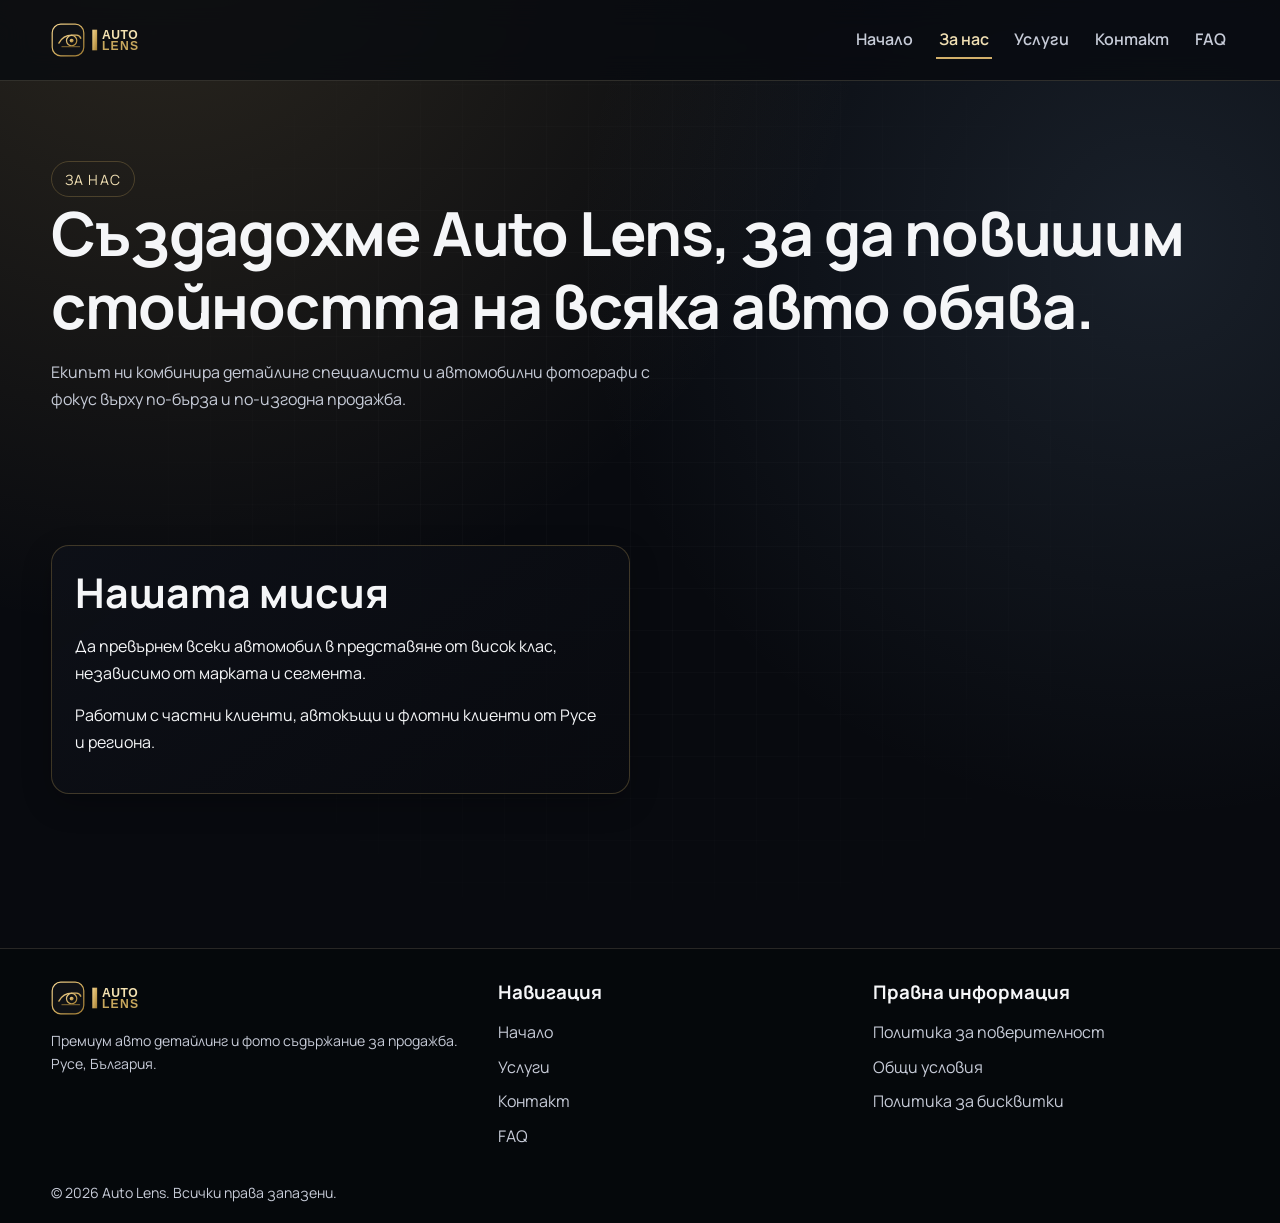
==== about.html @ b5af2f55 "Update hero section: add car background image with shining stars animation effect" ====
<!doctype html>
<html lang="bg">
<head>
  <meta charset="UTF-8">
  <meta name="viewport" content="width=device-width, initial-scale=1.0">
  <title>За Auto Lens | История, екип и подход</title>
  <meta name="description" content="Научете повече за Auto Lens, нашия екип и методология за авто детайлинг и професионална продажбена фотография.">
  <meta name="theme-color" content="#080a0f">
  <link rel="icon" type="image/svg+xml" href="assets/images/favicon.svg">
  <link rel="preconnect" href="https://fonts.googleapis.com">
  <link rel="preconnect" href="https://fonts.gstatic.com" crossorigin>
  <link href="https://fonts.googleapis.com/css2?family=Manrope:wght@400;500;600;700;800&display=swap" rel="stylesheet">
  <link rel="stylesheet" href="assets/css/styles.css">
</head>
<body>
  <a class="skip-link" href="#main-content">Към съдържанието</a>
  <header class="site-header"><div class="container navbar"><a class="brand" href="index.html" aria-label="Auto Lens начало"><img src="assets/images/logo.svg" alt="Auto Lens лого" width="170" height="34"></a><button class="nav-toggle" aria-expanded="false" aria-controls="primary-nav" aria-label="Отвори меню"><span aria-hidden="true">☰</span></button><nav aria-label="Основна навигация"><ul id="primary-nav" class="nav-links"><li><a data-nav-link href="index.html">Начало</a></li><li><a data-nav-link href="about.html">За нас</a></li><li><a data-nav-link href="services.html">Услуги</a></li><li><a data-nav-link href="contact.html">Контакт</a></li><li><a data-nav-link href="faq.html">FAQ</a></li></ul></nav></div></header>
  <main id="main-content">
    <section class="page-hero"><div class="container" data-reveal><span class="eyebrow">За нас</span><h1>Създадохме Auto Lens, за да повишим стойността на всяка авто обява.</h1><p class="lead">Екипът ни комбинира детайлинг специалисти и автомобилни фотографи с фокус върху по-бърза и по-изгодна продажба.</p></div></section>
    <section class="section"><div class="container grid" style="grid-template-columns:1fr 1fr;align-items:center;gap:1.2rem"><figure class="hero-media" data-reveal><img src="https://images.unsplash.com/photo-1492144534655-ae79c964c9d7?auto=format&fit=crop&w=1400&q=80" width="1400" height="900" loading="lazy" decoding="async" alt="Екип подготвя автомобил за снимки"></figure><article class="card" data-reveal><h2>Нашата мисия</h2><p>Да превърнем всеки автомобил в представяне от висок клас, независимо от марката и сегмента.</p><p>Работим с частни клиенти, автокъщи и флотни клиенти от Русе и региона.</p></article></div></section>
  </main>
  <footer class="footer"><div class="container footer-grid"><div><img src="assets/images/logo.svg" alt="Auto Lens" width="170" height="34"><p class="small">Премиум авто детайлинг и фото съдържание за продажба. Русе, България.</p></div><div><h3>Навигация</h3><ul class="footer-links"><li><a href="index.html">Начало</a></li><li><a href="services.html">Услуги</a></li><li><a href="contact.html">Контакт</a></li><li><a href="faq.html">FAQ</a></li></ul></div><div><h3>Правна информация</h3><ul class="legal-links"><li><a href="privacy.html">Политика за поверителност</a></li><li><a href="terms.html">Общи условия</a></li><li><a href="cookies.html">Политика за бисквитки</a></li></ul></div></div><div class="container small" style="padding-bottom:1.2rem">© 2026 Auto Lens. Всички права запазени.</div></footer>
  <script src="assets/js/main.js" defer></script>
</body>
</html>
---- assets/css/styles.css ----
:root {
  --bg: #080a0f;
  --bg-elevated: #11141b;
  --bg-glass: rgba(20, 24, 33, 0.55);
  --surface-border: rgba(199, 167, 93, 0.28);
  --text: #f5f6f8;
  --text-soft: #c7ccd8;
  --gold: #d2b06b;
  --gold-soft: #f0dfb3;
  --success: #81d4a2;
  --danger: #ff7b7b;
  --shadow: 0 20px 50px rgba(0, 0, 0, 0.4);
  --radius: 18px;
  --radius-sm: 12px;
  --container: min(1200px, 92vw);
  --section-space: clamp(3.2rem, 6vw, 6rem);
  --transition: 260ms cubic-bezier(0.2, 0.8, 0.2, 1);
}

* {
  box-sizing: border-box;
}

html {
  scroll-behavior: smooth;
}

body {
  margin: 0;
  font-family: "Manrope", "Inter", "Poppins", "Segoe UI", "Helvetica Neue", Arial, sans-serif;
  background:
    radial-gradient(circle at 12% -8%, rgba(210, 176, 107, 0.18), transparent 42%),
    radial-gradient(circle at 90% 20%, rgba(114, 147, 182, 0.16), transparent 38%),
    var(--bg);
  color: var(--text);
  line-height: 1.65;
  opacity: 0;
  transition: opacity 380ms ease;
}

body.page-ready {
  opacity: 1;
}

body::before {
  content: "";
  position: fixed;
  inset: 0;
  pointer-events: none;
  background-image: linear-gradient(rgba(255, 255, 255, 0.02) 1px, transparent 1px),
    linear-gradient(90deg, rgba(255, 255, 255, 0.02) 1px, transparent 1px);
  background-size: 42px 42px;
  mask-image: radial-gradient(circle at center, black 30%, transparent 75%);
  z-index: -1;
}

img {
  max-width: 100%;
  display: block;
}

a {
  color: inherit;
  text-decoration: none;
}

.container {
  width: var(--container);
  margin-inline: auto;
}

.skip-link {
  position: absolute;
  top: -50px;
  left: 8px;
  background: #000;
  color: #fff;
  padding: 8px 12px;
  border-radius: 8px;
  z-index: 1000;
}

.skip-link:focus {
  top: 8px;
}

.site-header {
  position: sticky;
  top: 0;
  z-index: 50;
  backdrop-filter: blur(14px);
  background: rgba(8, 10, 15, 0.8);
  border-bottom: 1px solid rgba(240, 223, 179, 0.16);
}

.navbar {
  min-height: 80px;
  display: flex;
  justify-content: space-between;
  align-items: center;
  gap: 1rem;
}

.brand {
  display: inline-flex;
  align-items: center;
  gap: 0.7rem;
  font-weight: 700;
  letter-spacing: 0.04em;
}

.brand img {
  width: 170px;
  height: auto;
}

.nav-toggle {
  display: none;
  width: 46px;
  height: 46px;
  border: 1px solid var(--surface-border);
  background: rgba(17, 20, 27, 0.8);
  border-radius: 10px;
  color: var(--gold-soft);
  cursor: pointer;
}

.nav-links {
  list-style: none;
  display: flex;
  align-items: center;
  gap: 1.2rem;
  margin: 0;
  padding: 0;
}

.nav-links a {
  color: var(--text-soft);
  font-weight: 600;
  padding: 0.4rem 0.2rem;
  border-bottom: 2px solid transparent;
  transition: color var(--transition), border-color var(--transition);
}

.nav-links a:hover,
.nav-links a:focus-visible,
.nav-links a.active {
  color: var(--gold-soft);
  border-color: var(--gold);
}

.btn {
  border: 1px solid transparent;
  border-radius: 999px;
  padding: 0.78rem 1.4rem;
  font-weight: 700;
  cursor: pointer;
  transition: transform var(--transition), background var(--transition), border-color var(--transition);
}

.btn:hover,
.btn:focus-visible {
  transform: translateY(-2px);
}

.btn-primary {
  background: linear-gradient(120deg, #9f7b32, #d7ba7a);
  color: #1a1306;
}

.btn-secondary {
  border-color: var(--surface-border);
  background: rgba(10, 12, 17, 0.6);
  color: var(--gold-soft);
}

.hero {
  position: relative;
  padding: clamp(4rem, 8vw, 7rem) 0 clamp(2.5rem, 6vw, 5rem);
  background-image: 
    linear-gradient(135deg, rgba(8, 10, 15, 0.75), rgba(8, 10, 15, 0.85)),
    url('https://images.unsplash.com/photo-1549924231-f129b911e442?auto=format&fit=crop&w=1600&q=80');
  background-size: cover;
  background-position: center;
  background-attachment: fixed;
  overflow: hidden;
}

.hero-stars {
  position: absolute;
  inset: 0;
  pointer-events: none;
  z-index: 1;
}

.star {
  position: absolute;
  width: 3px;
  height: 3px;
  background: radial-gradient(circle, rgba(240, 223, 179, 0.8), rgba(240, 223, 179, 0));
  border-radius: 50%;
  box-shadow: 
    0 0 8px 1px rgba(240, 223, 179, 0.6),
    0 0 16px 2px rgba(240, 223, 179, 0.3);
  left: var(--x);
  top: var(--y);
  animation: twinkle 3s ease-in-out infinite;
  animation-delay: var(--delay);
}

@keyframes twinkle {
  0%, 100% {
    opacity: 0.3;
    box-shadow: 
      0 0 8px 1px rgba(240, 223, 179, 0.4),
      0 0 16px 2px rgba(240, 223, 179, 0.1);
  }
  50% {
    opacity: 1;
    box-shadow: 
      0 0 14px 2px rgba(240, 223, 179, 1),
      0 0 28px 4px rgba(240, 223, 179, 0.6);
  }
}

.hero-grid {
  display: grid;
  grid-template-columns: 1fr;
  gap: clamp(1.4rem, 3vw, 2.5rem);
  align-items: center;
  position: relative;
  z-index: 2;
}

.eyebrow {
  display: inline-flex;
  gap: 0.5rem;
  align-items: center;
  padding: 0.35rem 0.8rem;
  border: 1px solid var(--surface-border);
  border-radius: 999px;
  color: var(--gold-soft);
  font-size: 0.88rem;
  letter-spacing: 0.08em;
  text-transform: uppercase;
}

h1,
h2,
h3 {
  line-height: 1.2;
  margin: 0 0 1rem;
}

h1 {
  font-size: clamp(2rem, 5vw, 3.8rem);
  letter-spacing: -0.02em;
}

h2 {
  font-size: clamp(1.6rem, 3.2vw, 2.7rem);
}

.lead {
  color: var(--text-soft);
  max-width: 60ch;
  margin-bottom: 1.5rem;
}

.hero-media {
  display: none;
}

.hero-media img {
  width: 100%;
  height: 100%;
  object-fit: cover;
  min-height: 420px;
}

.section {
  padding: var(--section-space) 0;
}

.section-title {
  margin-bottom: 0.8rem;
}

.section-intro {
  color: var(--text-soft);
  max-width: 65ch;
}

.grid {
  display: grid;
  gap: 1.1rem;
}

.grid-3 {
  grid-template-columns: repeat(3, minmax(0, 1fr));
}

.card {
  border: 1px solid var(--surface-border);
  background: linear-gradient(145deg, rgba(14, 17, 24, 0.88), rgba(9, 11, 16, 0.82));
  border-radius: var(--radius);
  padding: 1.4rem;
  box-shadow: 0 10px 30px rgba(0, 0, 0, 0.24);
}

.card h3 {
  margin-bottom: 0.4rem;
}

.quick-contact {
  display: grid;
  gap: 0.8rem;
}

.quick-contact-item {
  display: block;
  transition: border-color var(--transition), transform var(--transition), background var(--transition);
}

.quick-contact-item:hover,
.quick-contact-item:focus-visible {
  border-color: rgba(240, 223, 179, 0.44);
  transform: translateY(-2px);
}

.icon-wrap {
  width: 42px;
  height: 42px;
  border-radius: 10px;
  display: inline-flex;
  align-items: center;
  justify-content: center;
  color: var(--gold-soft);
  background: rgba(210, 176, 107, 0.12);
  border: 1px solid var(--surface-border);
  margin-bottom: 0.8rem;
}

.icon-wrap svg {
  width: 22px;
  height: 22px;
}

.stats {
  grid-template-columns: repeat(4, minmax(0, 1fr));
}

.stat-item {
  text-align: center;
  padding: 1rem;
}

.stat-item strong {
  display: block;
  font-size: clamp(1.5rem, 2.8vw, 2.4rem);
  color: var(--gold-soft);
}

.stat-item span {
  color: var(--text-soft);
}

.process {
  counter-reset: steps;
}

.process .card h3::before {
  counter-increment: steps;
  content: "0" counter(steps) " ";
  color: var(--gold-soft);
  font-weight: 800;
}

.gallery-grid {
  display: grid;
  grid-template-columns: repeat(4, minmax(0, 1fr));
  gap: 1rem;
}

.gallery-item {
  padding: 0.4rem;
}

.gallery-item.is-hidden {
  display: none;
}

.gallery-open {
  width: 100%;
  border: 0;
  background: transparent;
  cursor: pointer;
  border-radius: var(--radius-sm);
  overflow: hidden;
  padding: 0;
}

.gallery-open img {
  width: 100%;
  aspect-ratio: 4 / 3;
  object-fit: cover;
  transition: transform var(--transition), filter var(--transition);
}

.gallery-open:hover img,
.gallery-open:focus-visible img {
  transform: scale(1.03);
  filter: brightness(1.08);
}

.lightbox {
  position: fixed;
  inset: 0;
  z-index: 120;
  display: grid;
  place-items: center;
  padding: 1rem;
  background: rgba(4, 6, 10, 0.9);
  opacity: 0;
  pointer-events: none;
  transition: opacity 200ms ease;
}

.lightbox.open {
  opacity: 1;
  pointer-events: auto;
}

.lightbox img {
  width: min(1100px, 94vw);
  max-height: 78vh;
  object-fit: contain;
  border-radius: var(--radius-sm);
  border: 1px solid rgba(240, 223, 179, 0.38);
}

.lightbox-caption {
  margin-top: 0.7rem;
  color: var(--gold-soft);
  text-align: center;
}

.lightbox-close {
  position: absolute;
  top: 14px;
  right: 16px;
  border: 1px solid rgba(240, 223, 179, 0.35);
  width: 44px;
  height: 44px;
  border-radius: 50%;
  background: rgba(7, 9, 14, 0.92);
  color: var(--gold-soft);
  font-size: 1.4rem;
  cursor: pointer;
}

.cta {
  padding: var(--section-space) 0;
}

.cta-box {
  display: grid;
  gap: 1rem;
  grid-template-columns: 1fr auto;
  align-items: center;
  padding: clamp(1.4rem, 2.5vw, 2rem);
  border-radius: var(--radius);
  border: 1px solid var(--surface-border);
  background: linear-gradient(110deg, rgba(210, 176, 107, 0.16), rgba(15, 18, 25, 0.9));
}

.forms {
  display: grid;
  gap: 0.9rem;
}

label {
  font-weight: 600;
}

input,
select,
textarea {
  width: 100%;
  border: 1px solid rgba(214, 193, 148, 0.24);
  background: rgba(7, 9, 14, 0.8);
  color: var(--text);
  border-radius: 10px;
  padding: 0.78rem 0.92rem;
  font: inherit;
}

input:focus-visible,
select:focus-visible,
textarea:focus-visible {
  outline: 2px solid rgba(240, 223, 179, 0.5);
  outline-offset: 2px;
}

.field-error {
  font-size: 0.88rem;
  color: var(--danger);
  min-height: 1.2em;
}

.form-status {
  border-radius: 10px;
  padding: 0.7rem 0.85rem;
  display: none;
}

.form-status.success {
  display: block;
  color: #e9f8ef;
  background: rgba(129, 212, 162, 0.2);
  border: 1px solid rgba(129, 212, 162, 0.4);
}

.form-status.error {
  display: block;
  color: #ffe7e7;
  background: rgba(255, 123, 123, 0.2);
  border: 1px solid rgba(255, 123, 123, 0.4);
}

.accordion {
  display: grid;
  gap: 0.8rem;
}

.accordion details {
  border: 1px solid var(--surface-border);
  border-radius: var(--radius-sm);
  background: rgba(15, 18, 25, 0.76);
  padding: 0.8rem 1rem;
}

.accordion summary {
  cursor: pointer;
  font-weight: 700;
  color: var(--gold-soft);
}

.accordion p {
  margin-bottom: 0.4rem;
}

.page-hero {
  padding: clamp(3rem, 8vw, 5rem) 0 2rem;
}

.page-hero h1 {
  margin-bottom: 0.7rem;
}

.table-wrap {
  overflow-x: auto;
}

table {
  width: 100%;
  border-collapse: collapse;
  margin-top: 1rem;
}

th,
td {
  text-align: left;
  padding: 0.75rem;
  border-bottom: 1px solid rgba(214, 193, 148, 0.22);
}

th {
  color: var(--gold-soft);
}

.footer {
  margin-top: var(--section-space);
  border-top: 1px solid rgba(240, 223, 179, 0.15);
  background: rgba(6, 8, 12, 0.9);
}

.footer-grid {
  display: grid;
  grid-template-columns: 1.2fr 1fr 1fr;
  gap: 1.2rem;
  padding: 2rem 0;
}

.footer-links,
.legal-links {
  list-style: none;
  margin: 0;
  padding: 0;
  display: grid;
  gap: 0.5rem;
}

.footer a {
  color: var(--text-soft);
}

.footer a:hover,
.footer a:focus-visible {
  color: var(--gold-soft);
}

.newsletter {
  display: flex;
  gap: 0.6rem;
  flex-wrap: wrap;
}

.newsletter input {
  flex: 1 1 220px;
}

.small {
  color: var(--text-soft);
  font-size: 0.88rem;
}

.reveal {
  opacity: 0;
  transform: translateY(24px);
  transition: opacity 620ms ease, transform 620ms ease;
}

.reveal.visible {
  opacity: 1;
  transform: translateY(0);
}

@media (max-width: 980px) {
  .hero-grid,
  .cta-box,
  .footer-grid,
  .grid-3,
  .gallery-grid,
  .stats {
    grid-template-columns: 1fr;
  }

  .hero {
    background-attachment: scroll;
  }

  .hero-media img {
    min-height: 320px;
  }

  .nav-toggle {
    display: inline-flex;
    align-items: center;
    justify-content: center;
  }

  .nav-links {
    position: absolute;
    right: 4vw;
    top: 72px;
    width: min(300px, 92vw);
    padding: 1rem;
    border-radius: 12px;
    border: 1px solid var(--surface-border);
    background: rgba(7, 10, 14, 0.96);
    flex-direction: column;
    align-items: flex-start;
    transform: scale(0.98);
    opacity: 0;
    pointer-events: none;
    transition: opacity var(--transition), transform var(--transition);
  }

  .nav-links.open {
    opacity: 1;
    transform: scale(1);
    pointer-events: auto;
  }
}

@media (prefers-reduced-motion: reduce) {
  *,
  *::before,
  *::after {
    animation: none !important;
    transition: none !important;
    scroll-behavior: auto !important;
  }

  .reveal,
  .reveal.visible {
    opacity: 1;
    transform: none;
  }
}
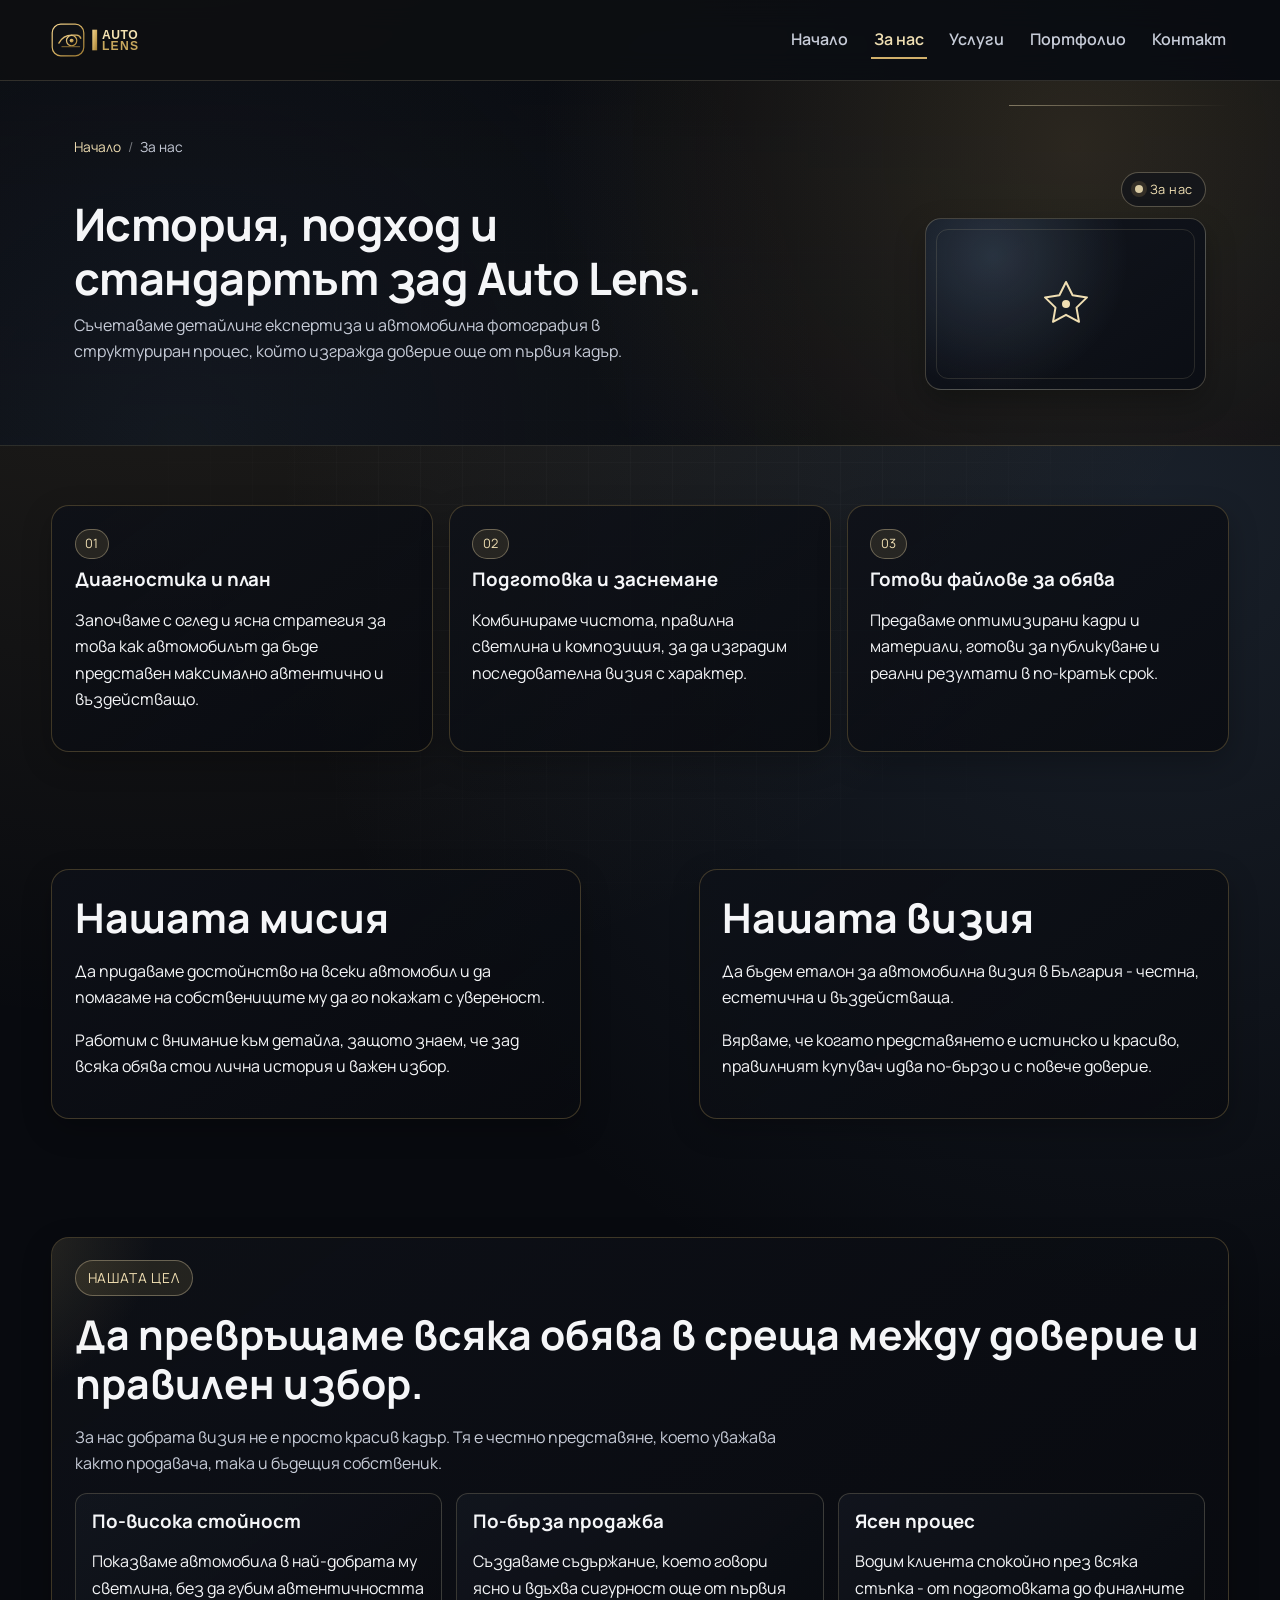
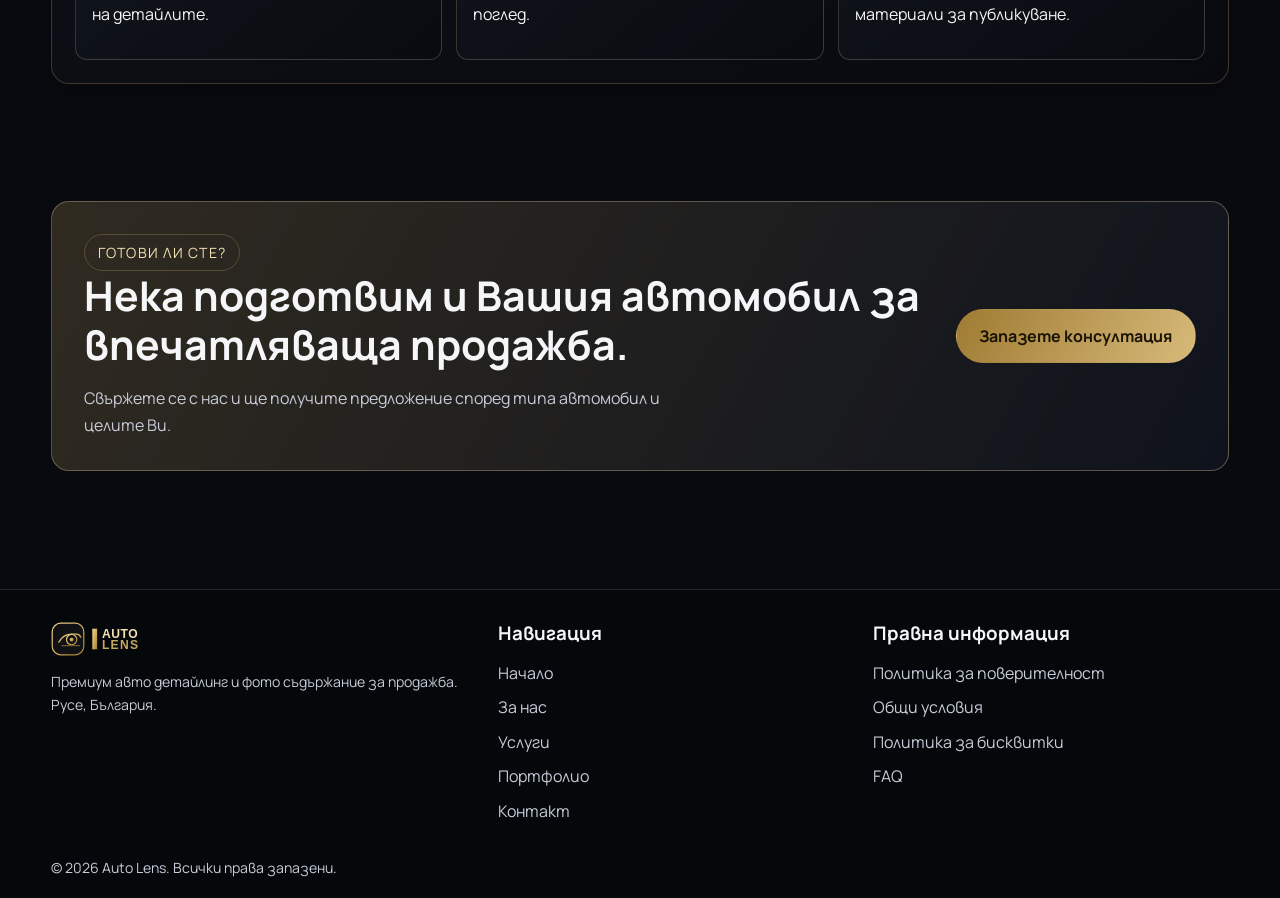
==== commit a5d1ec34: "Refine UI/UX across pages, spacing, responsive fixes, and preloader" ====
--- a/about.html
+++ b/about.html
@@ -14,12 +14,106 @@
 </head>
 <body>
   <a class="skip-link" href="#main-content">Към съдържанието</a>
-  <header class="site-header"><div class="container navbar"><a class="brand" href="index.html" aria-label="Auto Lens начало"><img src="assets/images/logo.svg" alt="Auto Lens лого" width="170" height="34"></a><button class="nav-toggle" aria-expanded="false" aria-controls="primary-nav" aria-label="Отвори меню"><span aria-hidden="true">☰</span></button><nav aria-label="Основна навигация"><ul id="primary-nav" class="nav-links"><li><a data-nav-link href="index.html">Начало</a></li><li><a data-nav-link href="about.html">За нас</a></li><li><a data-nav-link href="services.html">Услуги</a></li><li><a data-nav-link href="contact.html">Контакт</a></li><li><a data-nav-link href="faq.html">FAQ</a></li></ul></nav></div></header>
+  <header class="site-header"><div class="container navbar"><a class="brand" href="index.html" aria-label="Auto Lens начало"><img src="assets/images/logo.svg" alt="Auto Lens лого" width="170" height="34"></a><button class="nav-toggle" aria-expanded="false" aria-controls="primary-nav" aria-label="Отвори меню"><span aria-hidden="true">☰</span></button><nav aria-label="Основна навигация"><ul id="primary-nav" class="nav-links"><li><a data-nav-link href="index.html">Начало</a></li><li><a data-nav-link href="about.html">За нас</a></li><li><a data-nav-link href="services.html">Услуги</a></li><li><a data-nav-link href="portfolio.html">Портфолио</a></li><li><a data-nav-link href="contact.html">Контакт</a></li></ul></nav></div></header>
+
   <main id="main-content">
-    <section class="page-hero"><div class="container" data-reveal><span class="eyebrow">За нас</span><h1>Създадохме Auto Lens, за да повишим стойността на всяка авто обява.</h1><p class="lead">Екипът ни комбинира детайлинг специалисти и автомобилни фотографи с фокус върху по-бърза и по-изгодна продажба.</p></div></section>
-    <section class="section"><div class="container grid" style="grid-template-columns:1fr 1fr;align-items:center;gap:1.2rem"><figure class="hero-media" data-reveal><img src="https://images.unsplash.com/photo-1492144534655-ae79c964c9d7?auto=format&fit=crop&w=1400&q=80" width="1400" height="900" loading="lazy" decoding="async" alt="Екип подготвя автомобил за снимки"></figure><article class="card" data-reveal><h2>Нашата мисия</h2><p>Да превърнем всеки автомобил в представяне от висок клас, независимо от марката и сегмента.</p><p>Работим с частни клиенти, автокъщи и флотни клиенти от Русе и региона.</p></article></div></section>
+    <section class="inner-page-header" data-page="about">
+      <div class="container" data-reveal>
+        <nav class="breadcrumb" aria-label="Навигационна пътека">
+          <a href="index.html">Начало</a>
+          <span class="sep">/</span>
+          <span aria-current="page">За нас</span>
+        </nav>
+        <div class="inner-header-grid">
+          <div class="inner-header-main">
+            <h1 class="inner-page-title">История, подход и стандартът зад Auto Lens.</h1>
+            <p class="inner-page-subtitle">Съчетаваме детайлинг експертиза и автомобилна фотография в структуриран процес, който изгражда доверие още от първия кадър.</p>
+          </div>
+          <div class="inner-header-aside" aria-hidden="true">
+            <span class="inner-header-chip">За нас</span>
+            <div class="inner-header-visual">
+              <svg class="inner-header-icon" viewBox="0 0 64 64" fill="none">
+                <path d="M32 10l6.6 13.3L53 25.4l-10.5 10.2 2.5 14.2L32 42.8l-13 7 2.5-14.2L11 25.4l14.4-2.1L32 10Z" stroke="currentColor" stroke-width="2" stroke-linejoin="round"/>
+                <circle cx="32" cy="32" r="4" fill="currentColor"/>
+              </svg>
+            </div>
+          </div>
+        </div>
+      </div>
+    </section>
+
+    <section class="section">
+      <div class="container story-timeline">
+        <article class="timeline-item card" data-reveal>
+          <span class="timeline-step">01</span>
+          <h3>Диагностика и план</h3>
+          <p>Започваме с оглед и ясна стратегия за това как автомобилът да бъде представен максимално автентично и въздействащо.</p>
+        </article>
+        <article class="timeline-item card" data-reveal>
+          <span class="timeline-step">02</span>
+          <h3>Подготовка и заснемане</h3>
+          <p>Комбинираме чистота, правилна светлина и композиция, за да изградим последователна визия с характер.</p>
+        </article>
+        <article class="timeline-item card" data-reveal>
+          <span class="timeline-step">03</span>
+          <h3>Готови файлове за обява</h3>
+          <p>Предаваме оптимизирани кадри и материали, готови за публикуване и реални резултати в по-кратък срок.</p>
+        </article>
+      </div>
+    </section>
+
+    <section class="section">
+      <div class="container mission-vision-grid" data-reveal>
+        <article class="card">
+          <h2>Нашата мисия</h2>
+          <p>Да придаваме достойнство на всеки автомобил и да помагаме на собствениците му да го покажат с увереност.</p>
+          <p>Работим с внимание към детайла, защото знаем, че зад всяка обява стои лична история и важен избор.</p>
+        </article>
+        <article class="card">
+          <h2>Нашата визия</h2>
+          <p>Да бъдем еталон за автомобилна визия в България - честна, естетична и въздействаща.</p>
+          <p>Вярваме, че когато представянето е истинско и красиво, правилният купувач идва по-бързо и с повече доверие.</p>
+        </article>
+      </div>
+    </section>
+
+    <section class="section">
+      <div class="container card goal-section" data-reveal>
+        <span class="goal-badge">Нашата цел</span>
+        <h2>Да превръщаме всяка обява в среща между доверие и правилен избор.</h2>
+        <p class="goal-intro">За нас добрата визия не е просто красив кадър. Тя е честно представяне, което уважава както продавача, така и бъдещия собственик.</p>
+        <div class="goal-grid">
+          <article>
+            <h3>По-висока стойност</h3>
+            <p>Показваме автомобила в най-добрата му светлина, без да губим автентичността на детайлите.</p>
+          </article>
+          <article>
+            <h3>По-бърза продажба</h3>
+            <p>Създаваме съдържание, което говори ясно и вдъхва сигурност още от първия поглед.</p>
+          </article>
+          <article>
+            <h3>Ясен процес</h3>
+            <p>Водим клиента спокойно през всяка стъпка - от подготовката до финалните материали за публикуване.</p>
+          </article>
+        </div>
+      </div>
+    </section>
+
+    <section class="cta">
+      <div class="container">
+        <div class="cta-box about-cta" data-reveal>
+          <div>
+            <span class="eyebrow">Готови ли сте?</span>
+            <h2>Нека подготвим и Вашия автомобил за впечатляваща продажба.</h2>
+            <p class="lead" style="margin-bottom:0">Свържете се с нас и ще получите предложение според типа автомобил и целите Ви.</p>
+          </div>
+          <a class="btn btn-primary" href="contact.html">Запазете консултация</a>
+        </div>
+      </div>
+    </section>
   </main>
-  <footer class="footer"><div class="container footer-grid"><div><img src="assets/images/logo.svg" alt="Auto Lens" width="170" height="34"><p class="small">Премиум авто детайлинг и фото съдържание за продажба. Русе, България.</p></div><div><h3>Навигация</h3><ul class="footer-links"><li><a href="index.html">Начало</a></li><li><a href="services.html">Услуги</a></li><li><a href="contact.html">Контакт</a></li><li><a href="faq.html">FAQ</a></li></ul></div><div><h3>Правна информация</h3><ul class="legal-links"><li><a href="privacy.html">Политика за поверителност</a></li><li><a href="terms.html">Общи условия</a></li><li><a href="cookies.html">Политика за бисквитки</a></li></ul></div></div><div class="container small" style="padding-bottom:1.2rem">© 2026 Auto Lens. Всички права запазени.</div></footer>
+
+  <footer class="footer"><div class="container footer-grid"><div><img src="assets/images/logo.svg" alt="Auto Lens" width="170" height="34"><p class="small">Премиум авто детайлинг и фото съдържание за продажба. Русе, България.</p></div><div><h3>Навигация</h3><ul class="footer-links"><li><a href="index.html">Начало</a></li><li><a href="about.html">За нас</a></li><li><a href="services.html">Услуги</a></li><li><a href="portfolio.html">Портфолио</a></li><li><a href="contact.html">Контакт</a></li></ul></div><div><h3>Правна информация</h3><ul class="legal-links"><li><a href="privacy.html">Политика за поверителност</a></li><li><a href="terms.html">Общи условия</a></li><li><a href="cookies.html">Политика за бисквитки</a></li><li><a href="faq.html">FAQ</a></li></ul></div></div><div class="container small" style="padding-bottom:1.2rem">© 2026 Auto Lens. Всички права запазени.</div></footer>
   <script src="assets/js/main.js" defer></script>
 </body>
 </html>
--- a/assets/css/styles.css
+++ b/assets/css/styles.css
@@ -7,13 +7,12 @@
   --text-soft: #c7ccd8;
   --gold: #d2b06b;
   --gold-soft: #f0dfb3;
-  --success: #81d4a2;
   --danger: #ff7b7b;
   --shadow: 0 20px 50px rgba(0, 0, 0, 0.4);
   --radius: 18px;
   --radius-sm: 12px;
   --container: min(1200px, 92vw);
-  --section-space: clamp(3.2rem, 6vw, 6rem);
+  --section-space: clamp(2.3rem, 4.6vw, 4.2rem);
   --transition: 260ms cubic-bezier(0.2, 0.8, 0.2, 1);
 }
 
@@ -54,6 +53,78 @@
   z-index: -1;
 }
 
+body.preloader-lock {
+  overflow: hidden;
+}
+
+.site-preloader {
+  position: fixed;
+  inset: 0;
+  z-index: 9999;
+  display: grid;
+  place-items: center;
+  background:
+    radial-gradient(circle at 50% 42%, rgba(210, 176, 107, 0.14), transparent 55%),
+    linear-gradient(180deg, rgba(7, 10, 15, 0.98), rgba(5, 8, 12, 0.98));
+  transition: opacity 420ms ease, visibility 420ms ease;
+}
+
+.site-preloader.is-hiding {
+  opacity: 0;
+  visibility: hidden;
+}
+
+.preloader-core {
+  position: relative;
+  width: min(280px, 78vw);
+  padding: 1.35rem 1.15rem 1rem;
+  border-radius: 18px;
+  border: 1px solid rgba(240, 223, 179, 0.25);
+  background: linear-gradient(145deg, rgba(16, 21, 30, 0.85), rgba(9, 12, 18, 0.92));
+  box-shadow: 0 20px 46px rgba(0, 0, 0, 0.5);
+  display: grid;
+  justify-items: center;
+  gap: 0.72rem;
+}
+
+.preloader-rings {
+  position: relative;
+  width: 58px;
+  height: 58px;
+}
+
+.preloader-ring {
+  position: absolute;
+  inset: 0;
+  border-radius: 50%;
+  border: 2px solid rgba(240, 223, 179, 0.2);
+  border-top-color: var(--gold-soft);
+  animation: preloaderSpin 1.05s linear infinite;
+}
+
+.preloader-ring.ring-alt {
+  inset: 8px;
+  border-width: 1.5px;
+  border-color: rgba(240, 223, 179, 0.12);
+  border-top-color: rgba(210, 176, 107, 0.9);
+  animation-direction: reverse;
+  animation-duration: 1.4s;
+}
+
+.preloader-label {
+  margin: 0;
+  color: var(--gold-soft);
+  font-size: 0.82rem;
+  letter-spacing: 0.18em;
+  text-transform: uppercase;
+}
+
+@keyframes preloaderSpin {
+  to {
+    transform: rotate(360deg);
+  }
+}
+
 img {
   max-width: 100%;
   display: block;
@@ -153,6 +224,7 @@
   border: 1px solid transparent;
   border-radius: 999px;
   padding: 0.78rem 1.4rem;
+  font: inherit;
   font-weight: 700;
   cursor: pointer;
   transition: transform var(--transition), background var(--transition), border-color var(--transition);
@@ -176,7 +248,10 @@
 
 .hero {
   position: relative;
-  padding: clamp(4rem, 8vw, 7rem) 0 clamp(2.5rem, 6vw, 5rem);
+  min-height: 90vh;
+  display: flex;
+  align-items: center;
+  padding: clamp(2rem, 4vw, 3rem) 0;
   background-image: 
     linear-gradient(135deg, rgba(8, 10, 15, 0.75), rgba(8, 10, 15, 0.85)),
     url('https://images.unsplash.com/photo-1549924231-f129b911e442?auto=format&fit=crop&w=1600&q=80');
@@ -195,31 +270,75 @@
 
 .star {
   position: absolute;
-  width: 3px;
-  height: 3px;
-  background: radial-gradient(circle, rgba(240, 223, 179, 0.8), rgba(240, 223, 179, 0));
+  width: 24px;
+  height: 24px;
+  left: var(--x);
+  top: var(--y);
+  animation: 
+    twinkle 3s ease-in-out infinite,
+    starZoom 4s ease-in-out infinite;
+  animation-delay: var(--delay);
+}
+
+.star::before {
+  content: "";
+  position: absolute;
+  left: 50%;
+  top: 50%;
+  transform: translate(-50%, -50%);
+  width: 2px;
+  height: 24px;
+  background: linear-gradient(180deg, 
+    rgba(240, 223, 179, 0.3) 0%, 
+    rgba(240, 223, 179, 0.9) 25%,
+    rgba(240, 223, 179, 0.9) 75%,
+    rgba(240, 223, 179, 0.3) 100%);
   border-radius: 50%;
   box-shadow: 
-    0 0 8px 1px rgba(240, 223, 179, 0.6),
-    0 0 16px 2px rgba(240, 223, 179, 0.3);
-  left: var(--x);
-  top: var(--y);
-  animation: twinkle 3s ease-in-out infinite;
-  animation-delay: var(--delay);
+    -6px -8px 0 -2px rgba(240, 223, 179, 0.5),
+    6px -8px 0 -2px rgba(240, 223, 179, 0.5),
+    -6px 8px 0 -2px rgba(240, 223, 179, 0.5),
+    6px 8px 0 -2px rgba(240, 223, 179, 0.5);
+}
+
+.star::after {
+  content: "";
+  position: absolute;
+  left: 50%;
+  top: 50%;
+  transform: translate(-50%, -50%);
+  width: 24px;
+  height: 2px;
+  background: linear-gradient(90deg,
+    rgba(240, 223, 179, 0.3) 0%,
+    rgba(240, 223, 179, 0.9) 25%,
+    rgba(240, 223, 179, 0.9) 75%,
+    rgba(240, 223, 179, 0.3) 100%);
+  border-radius: 50%;
+  box-shadow:
+    -8px -6px 0 -2px rgba(240, 223, 179, 0.5),
+    -8px 6px 0 -2px rgba(240, 223, 179, 0.5),
+    8px -6px 0 -2px rgba(240, 223, 179, 0.5),
+    8px 6px 0 -2px rgba(240, 223, 179, 0.5);
 }
 
 @keyframes twinkle {
   0%, 100% {
     opacity: 0.3;
-    box-shadow: 
-      0 0 8px 1px rgba(240, 223, 179, 0.4),
-      0 0 16px 2px rgba(240, 223, 179, 0.1);
+    filter: drop-shadow(0 0 6px rgba(240, 223, 179, 0.4));
   }
   50% {
     opacity: 1;
-    box-shadow: 
-      0 0 14px 2px rgba(240, 223, 179, 1),
-      0 0 28px 4px rgba(240, 223, 179, 0.6);
+    filter: drop-shadow(0 0 12px rgba(240, 223, 179, 0.8)) drop-shadow(0 0 20px rgba(240, 223, 179, 0.5));
+  }
+}
+
+@keyframes starZoom {
+  0%, 100% {
+    transform: scale(0.8);
+  }
+  50% {
+    transform: scale(1.3);
   }
 }
 
@@ -317,6 +436,12 @@
   gap: 0.8rem;
 }
 
+.contact-sections {
+  grid-template-columns: 1fr 1fr;
+  gap: 1.2rem;
+  align-items: start;
+}
+
 .quick-contact-item {
   display: block;
   transition: border-color var(--transition), transform var(--transition), background var(--transition);
@@ -378,7 +503,7 @@
 
 .gallery-grid {
   display: grid;
-  grid-template-columns: repeat(4, minmax(0, 1fr));
+  grid-template-columns: repeat(2, minmax(0, 1fr));
   gap: 1rem;
 }
 
@@ -402,7 +527,7 @@
 
 .gallery-open img {
   width: 100%;
-  aspect-ratio: 4 / 3;
+  aspect-ratio: 16 / 9;
   object-fit: cover;
   transition: transform var(--transition), filter var(--transition);
 }
@@ -440,9 +565,7 @@
 }
 
 .lightbox-caption {
-  margin-top: 0.7rem;
-  color: var(--gold-soft);
-  text-align: center;
+  display: none;
 }
 
 .lightbox-close {
@@ -472,6 +595,77 @@
   border-radius: var(--radius);
   border: 1px solid var(--surface-border);
   background: linear-gradient(110deg, rgba(210, 176, 107, 0.16), rgba(15, 18, 25, 0.9));
+}
+
+.goal-section {
+  position: relative;
+  overflow: hidden;
+}
+
+.goal-section::before {
+  content: "";
+  position: absolute;
+  inset: -40% auto auto -20%;
+  width: 340px;
+  height: 340px;
+  background: radial-gradient(circle, rgba(210, 176, 107, 0.18), transparent 70%);
+  pointer-events: none;
+}
+
+.goal-badge {
+  display: inline-block;
+  margin-bottom: 0.85rem;
+  padding: 0.35rem 0.75rem;
+  border-radius: 999px;
+  border: 1px solid rgba(240, 223, 179, 0.34);
+  color: var(--gold-soft);
+  background: rgba(210, 176, 107, 0.12);
+  font-size: 0.86rem;
+  letter-spacing: 0.06em;
+  text-transform: uppercase;
+}
+
+.goal-intro {
+  color: var(--text-soft);
+  max-width: 72ch;
+}
+
+.goal-grid {
+  margin-top: 1rem;
+  display: grid;
+  gap: 0.9rem;
+  grid-template-columns: repeat(3, minmax(0, 1fr));
+}
+
+.goal-grid article {
+  border: 1px solid rgba(240, 223, 179, 0.2);
+  border-radius: var(--radius-sm);
+  padding: 1rem;
+  background: linear-gradient(140deg, rgba(20, 24, 33, 0.75), rgba(9, 11, 16, 0.8));
+}
+
+.goal-grid h3 {
+  margin-bottom: 0.35rem;
+}
+
+.mission-vision-grid {
+  display: flex;
+  justify-content: space-between;
+  align-items: stretch;
+  gap: 1.2rem;
+}
+
+.mission-vision-grid .hero-media {
+  display: none;
+}
+
+.mission-vision-grid > .card {
+  flex: 0 1 45%;
+}
+
+.about-cta {
+  border-color: rgba(240, 223, 179, 0.3);
+  background: linear-gradient(120deg, rgba(210, 176, 107, 0.2), rgba(16, 20, 30, 0.92));
 }
 
 .forms {
@@ -558,6 +752,543 @@
   margin-bottom: 0.7rem;
 }
 
+.inner-page-header {
+  position: relative;
+  overflow: hidden;
+  padding: clamp(2.2rem, 4.6vw, 3.45rem) 0;
+  border-bottom: 1px solid rgba(240, 223, 179, 0.14);
+  background:
+    radial-gradient(circle at 84% 18%, rgba(210, 176, 107, 0.17), transparent 48%),
+    radial-gradient(circle at 14% 100%, rgba(85, 114, 150, 0.12), transparent 56%),
+    linear-gradient(180deg, rgba(8, 10, 15, 0.95), rgba(8, 10, 15, 0.86));
+}
+
+.inner-page-header::before {
+  content: "";
+  position: absolute;
+  left: 0;
+  right: 0;
+  bottom: -1px;
+  height: 1px;
+  background: linear-gradient(90deg, transparent, rgba(240, 223, 179, 0.36), transparent);
+  pointer-events: none;
+}
+
+.inner-page-header::after {
+  content: "";
+  position: absolute;
+  right: max(4vw, 28px);
+  top: clamp(14px, 2vw, 24px);
+  width: clamp(130px, 18vw, 220px);
+  height: 1px;
+  background: linear-gradient(90deg, rgba(240, 223, 179, 0.45), transparent);
+  pointer-events: none;
+}
+
+.inner-page-header .container {
+  width: min(1320px, 96vw);
+  position: relative;
+  z-index: 1;
+  padding-inline: clamp(1.5rem, 3.8vw, 3rem);
+}
+
+.breadcrumb {
+  display: flex;
+  flex-wrap: wrap;
+  align-items: center;
+  gap: 0.45rem;
+  margin-bottom: 0.8rem;
+  color: var(--text-soft);
+  font-size: 0.86rem;
+}
+
+.breadcrumb a {
+  color: var(--gold-soft);
+}
+
+.breadcrumb .sep {
+  color: rgba(245, 246, 248, 0.45);
+}
+
+.inner-header-grid {
+  display: grid;
+  grid-template-columns: minmax(0, 1.22fr) minmax(210px, 0.78fr);
+  gap: clamp(1.2rem, 3vw, 2.8rem);
+  align-items: center;
+}
+
+.inner-header-main {
+  display: grid;
+  gap: 0.55rem;
+}
+
+.inner-page-title {
+  margin: 0;
+  font-size: clamp(1.9rem, 4vw, 2.8rem);
+  letter-spacing: -0.01em;
+}
+
+.inner-page-subtitle {
+  margin: 0;
+  max-width: 62ch;
+  color: var(--text-soft);
+  line-height: 1.62;
+}
+
+.inner-header-aside {
+  justify-self: end;
+  display: grid;
+  justify-items: end;
+  gap: 0.7rem;
+}
+
+.inner-header-chip {
+  display: inline-flex;
+  align-items: center;
+  gap: 0.45rem;
+  padding: 0.38rem 0.78rem;
+  border-radius: 999px;
+  border: 1px solid rgba(240, 223, 179, 0.3);
+  background: rgba(17, 20, 27, 0.72);
+  color: var(--gold-soft);
+  font-size: 0.8rem;
+  letter-spacing: 0.04em;
+}
+
+.inner-header-chip::before {
+  content: "";
+  width: 8px;
+  height: 8px;
+  border-radius: 50%;
+  background: rgba(240, 223, 179, 0.9);
+  box-shadow: 0 0 0 4px rgba(210, 176, 107, 0.16);
+}
+
+.inner-header-visual {
+  width: clamp(180px, 22vw, 300px);
+  min-height: clamp(120px, 14vw, 172px);
+  border-radius: 16px;
+  border: 1px solid rgba(240, 223, 179, 0.24);
+  background:
+    radial-gradient(circle at 72% 22%, rgba(210, 176, 107, 0.18), transparent 52%),
+    linear-gradient(145deg, rgba(18, 22, 31, 0.92), rgba(9, 11, 16, 0.9));
+  display: grid;
+  place-items: center;
+  position: relative;
+  box-shadow: 0 12px 30px rgba(0, 0, 0, 0.28);
+}
+
+.inner-header-visual::before {
+  content: "";
+  position: absolute;
+  inset: 10px;
+  border-radius: 12px;
+  border: 1px solid rgba(240, 223, 179, 0.13);
+  pointer-events: none;
+}
+
+.inner-header-icon {
+  width: clamp(48px, 5vw, 64px);
+  height: clamp(48px, 5vw, 64px);
+  color: var(--gold-soft);
+}
+
+@media (max-width: 1024px) {
+  .inner-header-visual {
+    display: none;
+  }
+}
+
+.inner-page-header[data-page="services"] .inner-header-visual {
+  background:
+    radial-gradient(circle at 70% 18%, rgba(210, 176, 107, 0.24), transparent 52%),
+    linear-gradient(145deg, rgba(18, 22, 31, 0.94), rgba(10, 13, 20, 0.9));
+}
+
+.inner-page-header[data-page="about"] .inner-header-visual {
+  background:
+    radial-gradient(circle at 24% 22%, rgba(140, 176, 210, 0.2), transparent 54%),
+    linear-gradient(145deg, rgba(17, 21, 30, 0.94), rgba(10, 13, 20, 0.9));
+}
+
+.inner-page-header[data-page="legal"] .inner-header-visual {
+  background:
+    radial-gradient(circle at 50% 20%, rgba(210, 176, 107, 0.2), transparent 55%),
+    linear-gradient(145deg, rgba(19, 23, 32, 0.94), rgba(10, 13, 20, 0.9));
+}
+
+.inner-page-header + .section {
+  padding-top: var(--section-space);
+}
+
+.split-hero {
+  position: relative;
+  overflow: hidden;
+}
+
+.split-hero::before {
+  content: "";
+  position: absolute;
+  inset: -30% -20% auto;
+  height: 460px;
+  background: radial-gradient(circle at 20% 20%, rgba(210, 176, 107, 0.17), transparent 58%);
+  pointer-events: none;
+}
+
+.split-hero > .container {
+  position: relative;
+  z-index: 1;
+}
+
+.hero-split-grid {
+  display: grid;
+  grid-template-columns: 1.05fr 0.95fr;
+  gap: clamp(1.1rem, 2.6vw, 2rem);
+  align-items: center;
+}
+
+.hero-copy {
+  position: relative;
+  z-index: 2;
+}
+
+.hero-actions {
+  display: flex;
+  flex-wrap: wrap;
+  gap: 0.75rem;
+}
+
+.hero-visual-wrap {
+  position: relative;
+  z-index: 1;
+}
+
+.hero-glass-card {
+  overflow: hidden;
+  border-radius: calc(var(--radius) + 4px);
+  border: 1px solid rgba(240, 223, 179, 0.34);
+  background: linear-gradient(140deg, rgba(16, 20, 30, 0.82), rgba(9, 11, 16, 0.9));
+  box-shadow: var(--shadow);
+  transform: translateY(0);
+  transition: transform var(--transition), border-color var(--transition), box-shadow var(--transition);
+}
+
+.hero-visual-wrap:hover .hero-glass-card,
+.hero-visual-wrap:focus-within .hero-glass-card {
+  transform: translateY(-4px);
+  border-color: rgba(240, 223, 179, 0.5);
+  box-shadow: 0 22px 50px rgba(0, 0, 0, 0.5);
+}
+
+.hero-glass-card img {
+  width: 100%;
+  aspect-ratio: 16 / 10;
+  object-fit: cover;
+}
+
+.hero-metric-row {
+  display: grid;
+  grid-template-columns: repeat(2, minmax(0, 1fr));
+  gap: 0.7rem;
+  padding: 0.95rem;
+}
+
+.hero-metric-row div {
+  border: 1px solid rgba(240, 223, 179, 0.25);
+  border-radius: 11px;
+  background: rgba(10, 12, 18, 0.72);
+  padding: 0.65rem 0.7rem;
+}
+
+.hero-metric-row strong {
+  display: block;
+  color: var(--gold-soft);
+  font-size: 1.1rem;
+  line-height: 1.2;
+}
+
+.hero-metric-row span {
+  color: var(--text-soft);
+  font-size: 0.88rem;
+}
+
+.floating-chip {
+  position: absolute;
+  border: 1px solid rgba(240, 223, 179, 0.36);
+  border-radius: 999px;
+  background: rgba(8, 11, 17, 0.84);
+  color: var(--gold-soft);
+  padding: 0.36rem 0.72rem;
+  font-size: 0.77rem;
+  letter-spacing: 0.04em;
+  animation: chipFloat 6s ease-in-out infinite;
+}
+
+.chip-one {
+  top: -10px;
+  right: 10%;
+}
+
+.chip-two {
+  bottom: 14%;
+  left: -14px;
+  animation-delay: 1.4s;
+}
+
+@keyframes chipFloat {
+  0%,
+  100% {
+    transform: translateY(0);
+  }
+  50% {
+    transform: translateY(-7px);
+  }
+}
+
+.about-hero,
+.services-hero {
+  padding-bottom: clamp(1.2rem, 3vw, 2.3rem);
+}
+
+.home-hero {
+  display: flex;
+  align-items: center;
+  min-height: auto;
+  padding: clamp(1.6rem, 3.4vw, 2.4rem) 0;
+  background: linear-gradient(180deg, rgba(8, 10, 15, 0.96), rgba(8, 10, 15, 0.88));
+}
+
+.home-hero .hero-split-grid {
+  min-height: auto;
+  align-items: center;
+}
+
+.home-hero + .section {
+  padding-top: var(--section-space);
+}
+
+.home-hero .hero-glass-card img {
+  object-position: center center;
+}
+
+@media (min-width: 981px) {
+  .home-hero .hero-glass-card img {
+    max-height: 70vh;
+  }
+}
+
+@media (max-width: 1024px) {
+  .home-hero {
+    padding: clamp(1.2rem, 3vw, 1.6rem) 0;
+  }
+
+  .home-hero .hero-split-grid {
+    min-height: auto;
+  }
+
+  .home-hero .hero-glass-card img {
+    max-height: 48vh;
+  }
+}
+
+@media (max-width: 680px) {
+  .home-hero .hero-glass-card img {
+    max-height: 36vh;
+  }
+}
+
+.home-hero::before,
+.home-hero::after {
+  display: none;
+}
+
+.about-hero::after,
+.services-hero::after {
+  content: "";
+  position: absolute;
+  inset: auto 0 -2px;
+  height: 140px;
+  pointer-events: none;
+  z-index: 0;
+}
+
+.about-hero::after {
+  background:
+    linear-gradient(180deg, rgba(8, 10, 15, 0), rgba(8, 10, 15, 0.74)),
+    radial-gradient(circle at 82% 28%, rgba(112, 146, 181, 0.17), transparent 56%);
+}
+
+.services-hero::after {
+  background:
+    linear-gradient(180deg, rgba(8, 10, 15, 0), rgba(8, 10, 15, 0.74)),
+    radial-gradient(circle at 16% 42%, rgba(210, 176, 107, 0.2), transparent 52%);
+}
+
+.story-timeline {
+  display: grid;
+  gap: 1rem;
+  grid-template-columns: repeat(3, minmax(0, 1fr));
+}
+
+.timeline-item {
+  position: relative;
+  transition: transform var(--transition), border-color var(--transition), box-shadow var(--transition);
+}
+
+.timeline-item:hover,
+.timeline-item:focus-within {
+  transform: translateY(-4px);
+  border-color: rgba(240, 223, 179, 0.42);
+  box-shadow: 0 16px 34px rgba(0, 0, 0, 0.32);
+}
+
+.timeline-step {
+  display: inline-block;
+  color: var(--gold-soft);
+  border: 1px solid rgba(240, 223, 179, 0.35);
+  border-radius: 999px;
+  padding: 0.22rem 0.6rem;
+  font-size: 0.8rem;
+  margin-bottom: 0.6rem;
+  background: rgba(210, 176, 107, 0.13);
+}
+
+.service-cards {
+  display: grid;
+  gap: 1rem;
+  grid-template-columns: repeat(3, minmax(0, 1fr));
+}
+
+.service-card {
+  padding: 0;
+  overflow: hidden;
+  display: flex;
+  flex-direction: column;
+  height: 100%;
+  transition: transform var(--transition), border-color var(--transition), box-shadow var(--transition);
+}
+
+.service-card:hover,
+.service-card:focus-within {
+  transform: translateY(-6px);
+  border-color: rgba(240, 223, 179, 0.45);
+  box-shadow: 0 18px 36px rgba(0, 0, 0, 0.38);
+}
+
+.service-media {
+  margin: 0;
+}
+
+.service-media img {
+  width: 100%;
+  height: 360px;
+  object-fit: cover;
+  transform: scale(1);
+  transition: transform 600ms ease, filter var(--transition);
+}
+
+.service-card:hover .service-media img,
+.service-card:focus-within .service-media img {
+  transform: scale(1.04);
+  filter: brightness(1.05);
+}
+
+.service-content {
+  padding: 1.1rem;
+  display: flex;
+  flex-direction: column;
+  flex: 1;
+}
+
+.service-content h3 {
+  margin-bottom: 0.5rem;
+}
+
+.service-list {
+  margin: 0.8rem 0 0;
+  padding: 0;
+  list-style: none;
+  display: grid;
+  gap: 0.4rem;
+  color: var(--text-soft);
+}
+
+.service-list li {
+  position: relative;
+  padding-left: 1.1rem;
+}
+
+.service-list li::before {
+  content: "";
+  position: absolute;
+  left: 0;
+  top: 0.58rem;
+  width: 0.42rem;
+  height: 0.42rem;
+  border-radius: 50%;
+  background: var(--gold-soft);
+  box-shadow: 0 0 0 3px rgba(210, 176, 107, 0.2);
+}
+
+.service-price {
+  margin: auto 0 0;
+  color: var(--gold-soft);
+  font-weight: 800;
+  font-size: 1.1rem;
+}
+
+.service-story {
+  padding-top: var(--section-space);
+}
+
+.service-story-row {
+  display: grid;
+  grid-template-columns: 1fr 1fr;
+  gap: 1rem;
+  align-items: stretch;
+  margin-bottom: 1rem;
+}
+
+.service-story-row:last-child {
+  margin-bottom: 0;
+}
+
+.service-story-row.is-reverse > :first-child {
+  order: 2;
+}
+
+.service-story-row.is-reverse > :last-child {
+  order: 1;
+}
+
+.service-story-visual {
+  padding: 0;
+  overflow: hidden;
+  border-color: rgba(240, 223, 179, 0.3);
+  transition: border-color var(--transition), transform var(--transition), box-shadow var(--transition);
+}
+
+.service-story-row:hover .service-story-visual,
+.service-story-row:focus-within .service-story-visual {
+  border-color: rgba(240, 223, 179, 0.48);
+  transform: translateY(-3px);
+  box-shadow: 0 14px 30px rgba(0, 0, 0, 0.34);
+}
+
+.service-story-visual img {
+  width: 100%;
+  height: 100%;
+  min-height: 260px;
+  object-fit: cover;
+  transform: scale(1);
+  transition: transform 680ms ease;
+}
+
+.service-story-row:hover .service-story-visual img,
+.service-story-row:focus-within .service-story-visual img {
+  transform: scale(1.03);
+}
+
 .table-wrap {
   overflow-x: auto;
 }
@@ -638,26 +1369,118 @@
 
 @media (max-width: 980px) {
   .hero-grid,
+  .hero-split-grid,
+  .contact-sections,
   .cta-box,
   .footer-grid,
   .grid-3,
+  .service-cards,
+  .mission-vision-grid,
+  .goal-grid,
+  .story-timeline,
+  .service-story-row,
   .gallery-grid,
   .stats {
     grid-template-columns: 1fr;
   }
 
+  .mission-vision-grid {
+    display: grid;
+    justify-content: initial;
+  }
+
+  .mission-vision-grid > .card {
+    flex: 1 1 auto;
+  }
+
+  .hero-grid > div,
+  .page-hero .container {
+    padding-inline: clamp(0.7rem, 2.4vw, 1.2rem);
+  }
+
+  .inner-page-header {
+    padding: 1.55rem 0 1.05rem;
+  }
+
+  .inner-page-header .container {
+    width: min(1200px, 95vw);
+    padding-inline: clamp(1rem, 4.8vw, 1.6rem);
+  }
+
+  .inner-page-header::after {
+    display: none;
+  }
+
+  .inner-header-grid {
+    grid-template-columns: 1fr;
+    align-items: start;
+    gap: 0.95rem;
+  }
+
+  .inner-header-aside {
+    justify-self: start;
+    justify-items: start;
+    width: 100%;
+  }
+
+  .inner-header-visual {
+    width: min(360px, 100%);
+    min-height: 116px;
+  }
+
+  .service-story-row.is-reverse > :first-child,
+  .service-story-row.is-reverse > :last-child {
+    order: initial;
+  }
+
+  .floating-chip {
+    position: static;
+    display: inline-flex;
+    margin: 0.55rem 0.45rem 0 0;
+  }
+
+  .eyebrow {
+    display: inline-block;
+    margin-bottom: 0.9rem;
+  }
+
   .hero {
     background-attachment: scroll;
   }
 
+  .gallery-open img {
+    width: 100%;
+    height: auto;
+    aspect-ratio: auto;
+  }
+
+  .gallery-item {
+    margin-left: 0;
+    margin-right: 0;
+  }
+
+  .service-media img {
+    height: 240px;
+  }
+
   .hero-media img {
     min-height: 320px;
+  }
+
+  .hero-actions {
+    gap: 0.6rem;
+  }
+
+  .hero-actions .btn {
+    width: 100%;
+    text-align: center;
   }
 
   .nav-toggle {
     display: inline-flex;
     align-items: center;
     justify-content: center;
+    margin-left: auto;
   }
 
   .nav-links {
